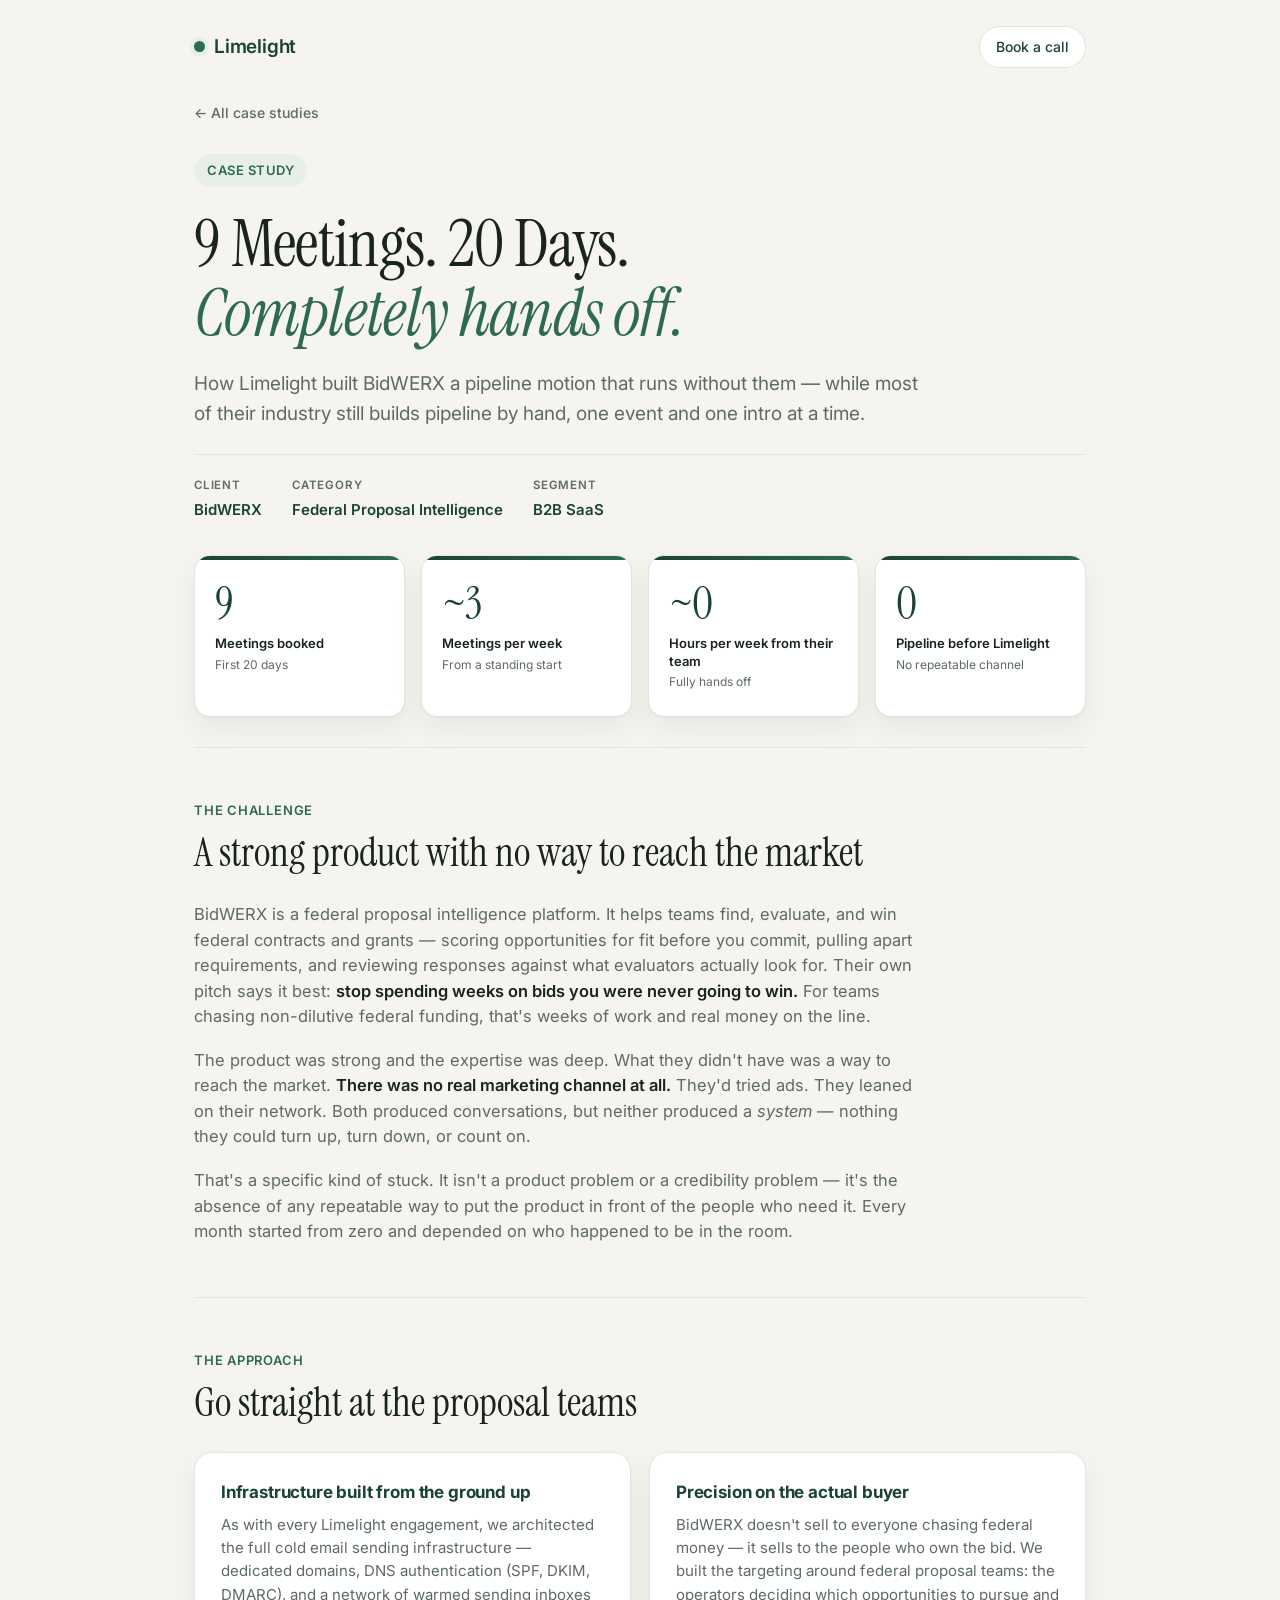
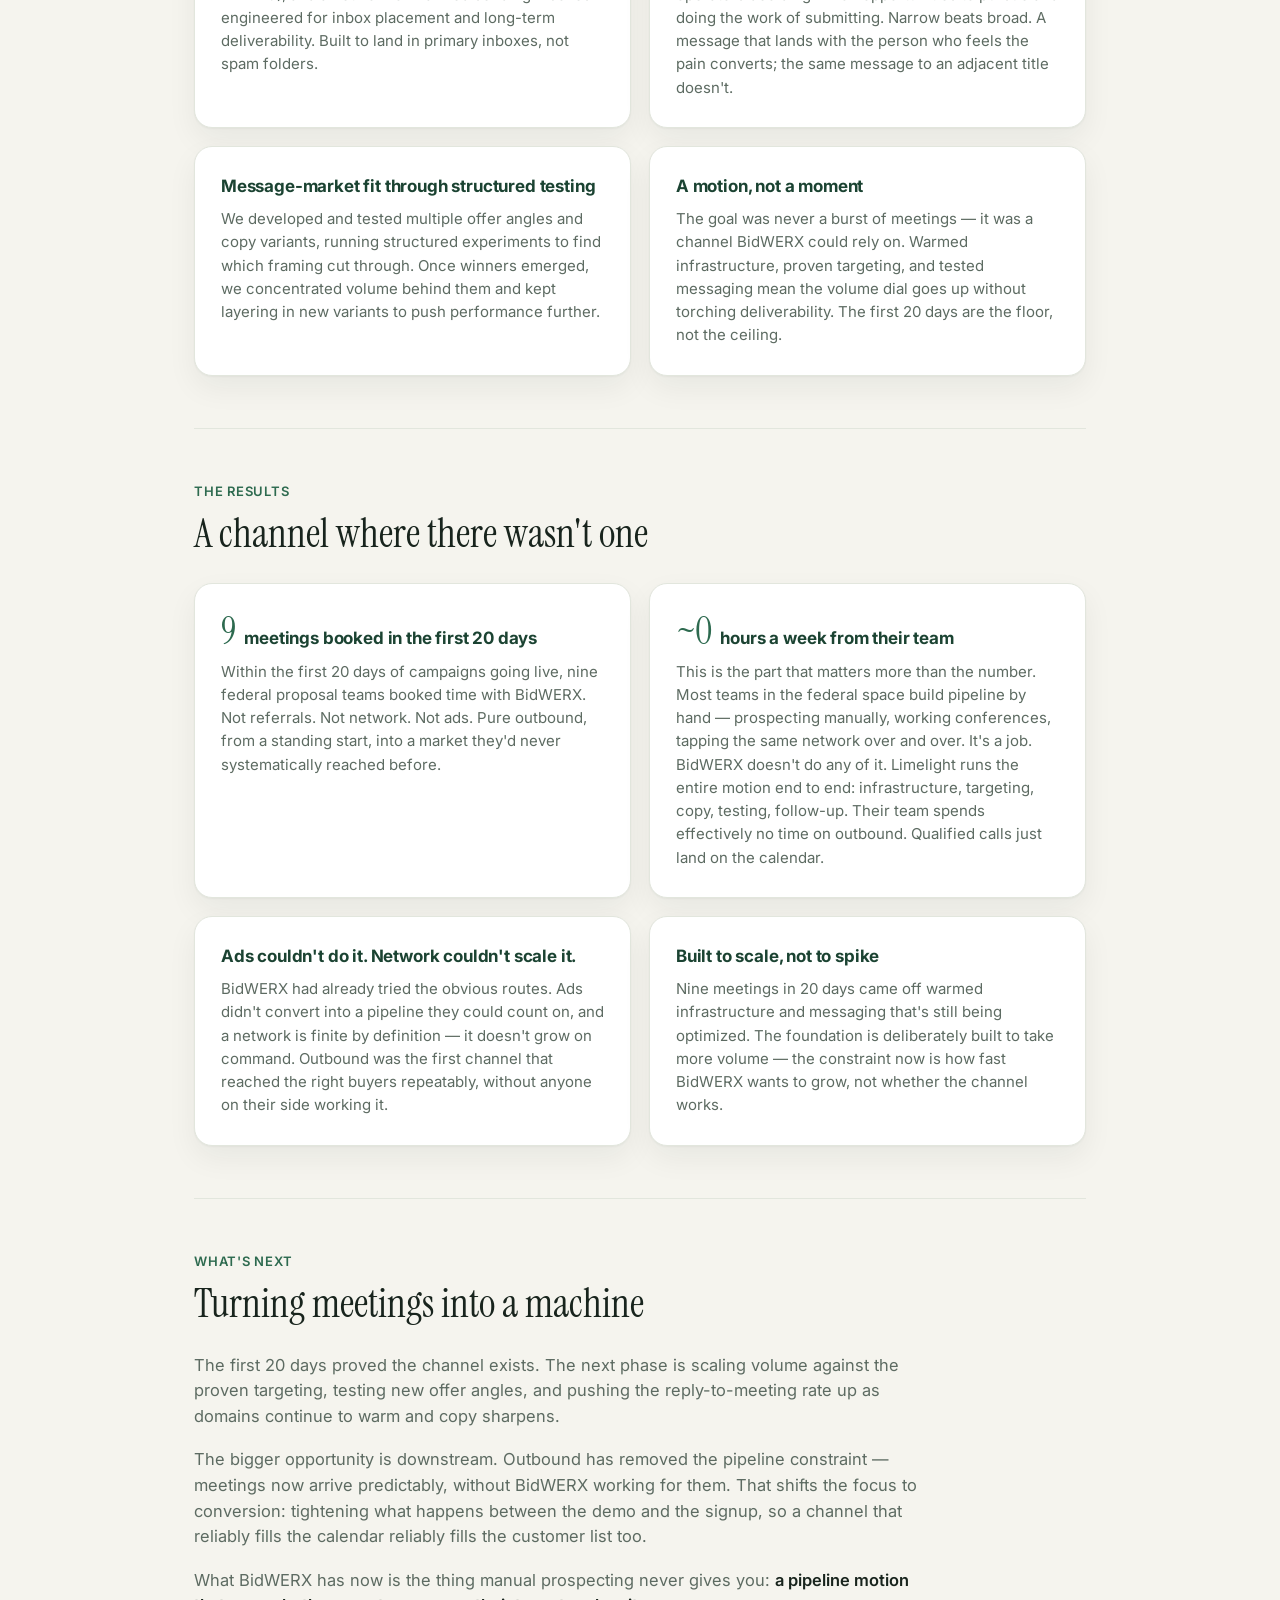
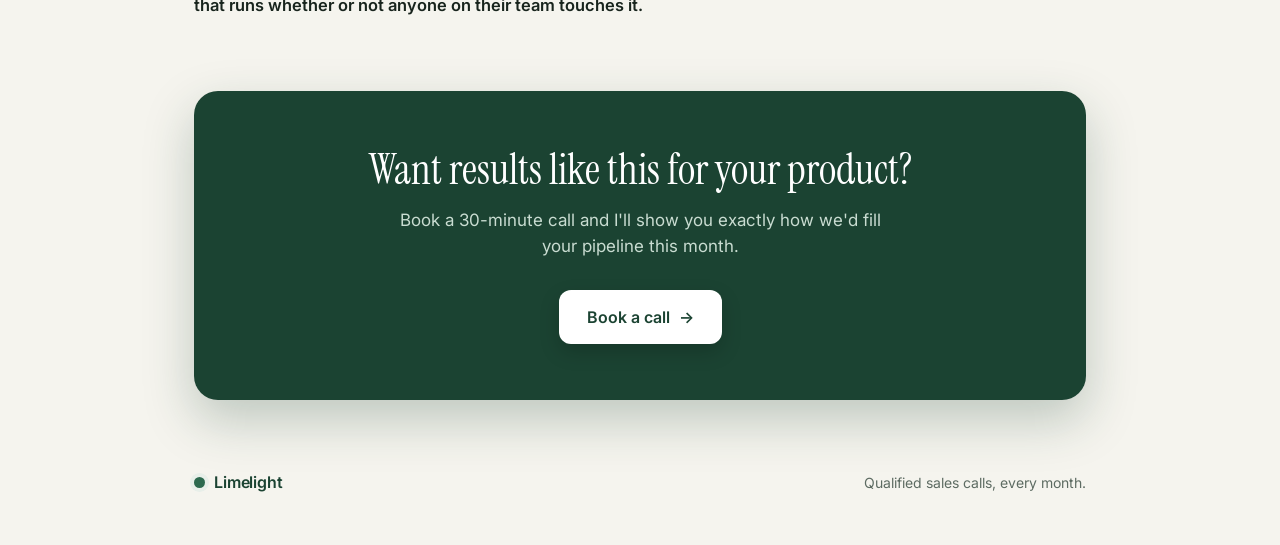
==== bidwerx/index.html @ a8b4d3c4 "Add BidWERX case study; soften Featurely closed-customer framing - /bidwerx — new case study. 9 meet" ====
<!DOCTYPE html>
<html lang="en">
<head>
<meta charset="UTF-8" />
<meta name="viewport" content="width=device-width, initial-scale=1.0" />
<title>BidWERX Case Study — Limelight</title>
<meta name="description" content="How Limelight built BidWERX a completely hands-off outbound motion — 9 meetings in the first 20 days, with effectively zero time from their team." />
<meta property="og:title" content="BidWERX Case Study — Limelight" />
<meta property="og:description" content="9 meetings in the first 20 days — and BidWERX's team spends effectively no time on outbound. They just take the calls." />
<meta property="og:type" content="article" />
<link rel="preconnect" href="https://fonts.googleapis.com" />
<link rel="preconnect" href="https://fonts.gstatic.com" crossorigin />
<link href="https://fonts.googleapis.com/css2?family=Instrument+Serif:ital@0;1&family=Inter:wght@400;500;600;700&display=swap" rel="stylesheet" />
<link rel="stylesheet" href="/case-study.css" />
</head>
<body>
  <div class="wrap">

    <header>
      <a class="brand" href="/"><span class="dot"></span> Limelight</a>
      <a class="nav-cta" href="https://cal.com/jai-mareddy/30min" target="_blank" rel="noopener">Book a call</a>
    </header>

    <a class="back" href="/">← All case studies</a>

    <section class="cs-hero">
      <span class="eyebrow">Case Study</span>
      <h1>9 Meetings. 20 Days. <span class="accent">Completely hands off.</span></h1>
      <p class="lede">How Limelight built BidWERX a pipeline motion that runs without them — while most of their industry still builds pipeline by hand, one event and one intro at a time.</p>

      <div class="client-meta">
        <div>
          <div class="label">Client</div>
          <div class="value">BidWERX</div>
        </div>
        <div>
          <div class="label">Category</div>
          <div class="value">Federal Proposal Intelligence</div>
        </div>
        <div>
          <div class="label">Segment</div>
          <div class="value">B2B SaaS</div>
        </div>
      </div>

      <div class="stat-strip">
        <div class="stat-box">
          <span class="num">9</span>
          <div class="label">Meetings booked</div>
          <div class="sub">First 20 days</div>
        </div>
        <div class="stat-box">
          <span class="num">~3</span>
          <div class="label">Meetings per week</div>
          <div class="sub">From a standing start</div>
        </div>
        <div class="stat-box">
          <span class="num">~0</span>
          <div class="label">Hours per week from their team</div>
          <div class="sub">Fully hands off</div>
        </div>
        <div class="stat-box">
          <span class="num">0</span>
          <div class="label">Pipeline before Limelight</div>
          <div class="sub">No repeatable channel</div>
        </div>
      </div>
    </section>

    <section class="section">
      <div class="section-label">The challenge</div>
      <h2 class="section-title">A strong product with no way to reach the market</h2>
      <div class="prose">
        <p>BidWERX is a federal proposal intelligence platform. It helps teams find, evaluate, and win federal contracts and grants — scoring opportunities for fit before you commit, pulling apart requirements, and reviewing responses against what evaluators actually look for. Their own pitch says it best: <strong>stop spending weeks on bids you were never going to win.</strong> For teams chasing non-dilutive federal funding, that's weeks of work and real money on the line.</p>
        <p>The product was strong and the expertise was deep. What they didn't have was a way to reach the market. <strong>There was no real marketing channel at all.</strong> They'd tried ads. They leaned on their network. Both produced conversations, but neither produced a <em>system</em> — nothing they could turn up, turn down, or count on.</p>
        <p>That's a specific kind of stuck. It isn't a product problem or a credibility problem — it's the absence of any repeatable way to put the product in front of the people who need it. Every month started from zero and depended on who happened to be in the room.</p>
      </div>
    </section>

    <section class="section">
      <div class="section-label">The approach</div>
      <h2 class="section-title">Go straight at the proposal teams</h2>
      <div class="blocks">

        <div class="block">
          <h3>Infrastructure built from the ground up</h3>
          <p>As with every Limelight engagement, we architected the full cold email sending infrastructure — dedicated domains, DNS authentication (SPF, DKIM, DMARC), and a network of warmed sending inboxes engineered for inbox placement and long-term deliverability. Built to land in primary inboxes, not spam folders.</p>
        </div>

        <div class="block">
          <h3>Precision on the actual buyer</h3>
          <p>BidWERX doesn't sell to everyone chasing federal money — it sells to the people who own the bid. We built the targeting around federal proposal teams: the operators deciding which opportunities to pursue and doing the work of submitting. Narrow beats broad. A message that lands with the person who feels the pain converts; the same message to an adjacent title doesn't.</p>
        </div>

        <div class="block">
          <h3>Message-market fit through structured testing</h3>
          <p>We developed and tested multiple offer angles and copy variants, running structured experiments to find which framing cut through. Once winners emerged, we concentrated volume behind them and kept layering in new variants to push performance further.</p>
        </div>

        <div class="block">
          <h3>A motion, not a moment</h3>
          <p>The goal was never a burst of meetings — it was a channel BidWERX could rely on. Warmed infrastructure, proven targeting, and tested messaging mean the volume dial goes up without torching deliverability. The first 20 days are the floor, not the ceiling.</p>
        </div>

      </div>
    </section>

    <section class="section">
      <div class="section-label">The results</div>
      <h2 class="section-title">A channel where there wasn't one</h2>
      <div class="blocks">

        <div class="block block--result">
          <h3><span class="rnum">9</span> meetings booked in the first 20 days</h3>
          <p>Within the first 20 days of campaigns going live, nine federal proposal teams booked time with BidWERX. Not referrals. Not network. Not ads. Pure outbound, from a standing start, into a market they'd never systematically reached before.</p>
        </div>

        <div class="block block--result">
          <h3><span class="rnum">~0</span> hours a week from their team</h3>
          <p>This is the part that matters more than the number. Most teams in the federal space build pipeline by hand — prospecting manually, working conferences, tapping the same network over and over. It's a job. BidWERX doesn't do any of it. Limelight runs the entire motion end to end: infrastructure, targeting, copy, testing, follow-up. Their team spends effectively no time on outbound. Qualified calls just land on the calendar.</p>
        </div>

        <div class="block block--result">
          <h3>Ads couldn't do it. Network couldn't scale it.</h3>
          <p>BidWERX had already tried the obvious routes. Ads didn't convert into a pipeline they could count on, and a network is finite by definition — it doesn't grow on command. Outbound was the first channel that reached the right buyers repeatably, without anyone on their side working it.</p>
        </div>

        <div class="block block--result">
          <h3>Built to scale, not to spike</h3>
          <p>Nine meetings in 20 days came off warmed infrastructure and messaging that's still being optimized. The foundation is deliberately built to take more volume — the constraint now is how fast BidWERX wants to grow, not whether the channel works.</p>
        </div>

      </div>
    </section>

    <section class="section">
      <div class="section-label">What's next</div>
      <h2 class="section-title">Turning meetings into a machine</h2>
      <div class="prose">
        <p>The first 20 days proved the channel exists. The next phase is scaling volume against the proven targeting, testing new offer angles, and pushing the reply-to-meeting rate up as domains continue to warm and copy sharpens.</p>
        <p>The bigger opportunity is downstream. Outbound has removed the pipeline constraint — meetings now arrive predictably, without BidWERX working for them. That shifts the focus to conversion: tightening what happens between the demo and the signup, so a channel that reliably fills the calendar reliably fills the customer list too.</p>
        <p>What BidWERX has now is the thing manual prospecting never gives you: <strong>a pipeline motion that runs whether or not anyone on their team touches it.</strong></p>
      </div>
    </section>

    <section class="closing">
      <h2>Want results like this for your product?</h2>
      <p>Book a 30-minute call and I'll show you exactly how we'd fill your pipeline this month.</p>
      <a class="btn btn--light" href="https://cal.com/jai-mareddy/30min" target="_blank" rel="noopener">Book a call <span class="arrow">→</span></a>
    </section>

    <footer>
      <a class="brand" href="/"><span class="dot"></span> Limelight</a>
      <span>Qualified sales calls, every month.</span>
    </footer>

  </div>
</body>
</html>
---- case-study.css ----
:root {
  --bg: #f5f4ee;
  --card: #ffffff;
  --ink: #18241d;
  --muted: #5d6b62;
  --forest: #1b4332;
  --forest-2: #2d6a4f;
  --forest-soft: #e8efe9;
  --border: #e2e6dd;
  --shadow: 0 1px 2px rgba(24,36,29,0.04), 0 12px 30px rgba(24,36,29,0.06);
}
* { box-sizing: border-box; margin: 0; padding: 0; }
html { scroll-behavior: smooth; }
body {
  font-family: 'Inter', -apple-system, BlinkMacSystemFont, 'Segoe UI', sans-serif;
  background: var(--bg);
  color: var(--ink);
  line-height: 1.55;
  -webkit-font-smoothing: antialiased;
}
.wrap { max-width: 940px; margin: 0 auto; padding: 0 24px; }

/* Top bar */
header {
  display: flex; align-items: center; justify-content: space-between;
  padding: 26px 0;
}
.brand {
  display: flex; align-items: center; gap: 9px;
  font-weight: 600; font-size: 19px; letter-spacing: -0.01em; color: var(--forest);
  text-decoration: none;
}
.brand .dot { width: 11px; height: 11px; border-radius: 50%; background: var(--forest-2); box-shadow: 0 0 0 4px var(--forest-soft); }
.nav-cta {
  font-size: 14px; font-weight: 500; color: var(--forest);
  text-decoration: none; padding: 9px 16px; border: 1px solid var(--border);
  border-radius: 999px; background: #fff; transition: all .15s ease;
}
.nav-cta:hover { border-color: var(--forest-2); color: var(--forest-2); }

/* Back link */
.back {
  display: inline-flex; align-items: center; gap: 7px; margin: 8px 0 0;
  font-size: 14px; font-weight: 500; color: var(--muted); text-decoration: none;
  transition: color .15s ease;
}
.back:hover { color: var(--forest-2); }

/* Hero */
.cs-hero { padding: 30px 0 20px; }
.eyebrow {
  display: inline-block; font-size: 13px; font-weight: 600; letter-spacing: .04em;
  text-transform: uppercase; color: var(--forest-2); background: var(--forest-soft);
  padding: 6px 13px; border-radius: 999px; margin-bottom: 22px;
}
h1 {
  font-family: 'Instrument Serif', Georgia, serif;
  font-weight: 400; font-size: clamp(38px, 6.4vw, 66px);
  line-height: 1.05; letter-spacing: -0.01em; color: var(--ink);
  max-width: 18ch;
}
h1 .accent { color: var(--forest-2); font-style: italic; }
.lede {
  font-size: clamp(16px, 2.1vw, 19px); color: var(--muted);
  max-width: 62ch; margin-top: 22px;
}
.client-meta {
  margin-top: 26px; padding-top: 22px; border-top: 1px solid var(--border);
  display: flex; flex-wrap: wrap; gap: 30px;
}
.client-meta .label {
  font-size: 11.5px; font-weight: 600; letter-spacing: .07em; text-transform: uppercase;
  color: var(--muted); margin-bottom: 3px;
}
.client-meta .value { font-size: 15px; font-weight: 600; color: var(--forest); }

/* Hero stat strip */
.stat-strip {
  display: grid; grid-template-columns: repeat(4, 1fr); gap: 16px; margin: 34px 0 10px;
}
.stat-box {
  background: var(--card); border: 1px solid var(--border); border-radius: 16px;
  padding: 24px 20px; box-shadow: var(--shadow); position: relative; overflow: hidden;
}
.stat-box::before {
  content: ""; position: absolute; top: 0; left: 0; width: 100%; height: 4px;
  background: linear-gradient(90deg, var(--forest), var(--forest-2));
}
.stat-box .num {
  font-family: 'Instrument Serif', Georgia, serif; font-weight: 400;
  font-size: 46px; line-height: 1; color: var(--forest); letter-spacing: -0.02em;
  display: block; margin-bottom: 9px;
}
.stat-box .label {
  font-size: 13px; font-weight: 600; color: var(--ink); line-height: 1.35;
}
.stat-box .sub {
  font-size: 12px; color: var(--muted); margin-top: 3px;
}

/* Sections */
.section { padding: 52px 0; border-top: 1px solid var(--border); }
.section-label {
  font-size: 13px; font-weight: 600; letter-spacing: .06em; text-transform: uppercase;
  color: var(--forest-2); margin-bottom: 10px;
}
.section-title {
  font-family: 'Instrument Serif', Georgia, serif; font-weight: 400;
  font-size: clamp(28px, 4.2vw, 40px); line-height: 1.1; color: var(--ink); margin-bottom: 28px;
}
.prose p { color: var(--muted); font-size: 16.5px; max-width: 74ch; margin-bottom: 18px; }
.prose p:last-child { margin-bottom: 0; }
.prose strong { color: var(--ink); font-weight: 600; }

/* Two-column blocks */
.blocks { display: grid; grid-template-columns: repeat(2, 1fr); gap: 18px; }
.block {
  background: var(--card); border: 1px solid var(--border); border-radius: 18px;
  padding: 28px 26px; box-shadow: var(--shadow);
}
.block h3 {
  font-size: 17px; font-weight: 700; color: var(--forest); margin-bottom: 10px;
  letter-spacing: -0.01em; line-height: 1.3;
}
.block p { font-size: 15px; color: var(--muted); }

/* Result blocks */
.block--result h3 {
  display: flex; align-items: baseline; gap: 9px; flex-wrap: wrap;
}
.block--result h3 .rnum {
  font-family: 'Instrument Serif', Georgia, serif; font-weight: 400;
  font-size: 38px; line-height: 1; color: var(--forest-2); letter-spacing: -0.02em;
}

/* Closing band */
.closing {
  background: var(--forest); border-radius: 24px; padding: 56px 40px; text-align: center;
  color: #fff; margin: 20px 0 70px; box-shadow: 0 20px 50px rgba(27,67,50,0.25);
}
.closing h2 {
  font-family: 'Instrument Serif', Georgia, serif; font-weight: 400;
  font-size: clamp(28px, 4.5vw, 42px); line-height: 1.1; margin-bottom: 14px;
}
.closing p { color: #c9dcd1; font-size: 17px; max-width: 46ch; margin: 0 auto 30px; }
.btn {
  display: inline-flex; align-items: center; gap: 9px;
  background: var(--forest); color: #fff; text-decoration: none;
  font-weight: 600; font-size: 16px; padding: 15px 28px; border-radius: 12px;
  transition: transform .15s ease, background .15s ease;
  box-shadow: 0 8px 20px rgba(27,67,50,0.22);
}
.btn:hover { background: var(--forest-2); transform: translateY(-1px); }
.btn .arrow { transition: transform .15s ease; }
.btn:hover .arrow { transform: translateX(3px); }
.btn--light { background: #fff; color: var(--forest); box-shadow: 0 8px 20px rgba(0,0,0,0.18); }
.btn--light:hover { background: #eef4ef; }

footer {
  padding: 0 0 50px; display: flex; align-items: center; justify-content: space-between;
  color: var(--muted); font-size: 14px; flex-wrap: wrap; gap: 12px;
}
footer .brand { font-size: 16px; }

@media (max-width: 860px) {
  .stat-strip { grid-template-columns: repeat(2, 1fr); }
}
@media (max-width: 760px) {
  .blocks { grid-template-columns: 1fr; }
  .section { padding: 40px 0; }
  .closing { padding: 44px 24px; }
  .client-meta { gap: 20px; }
}
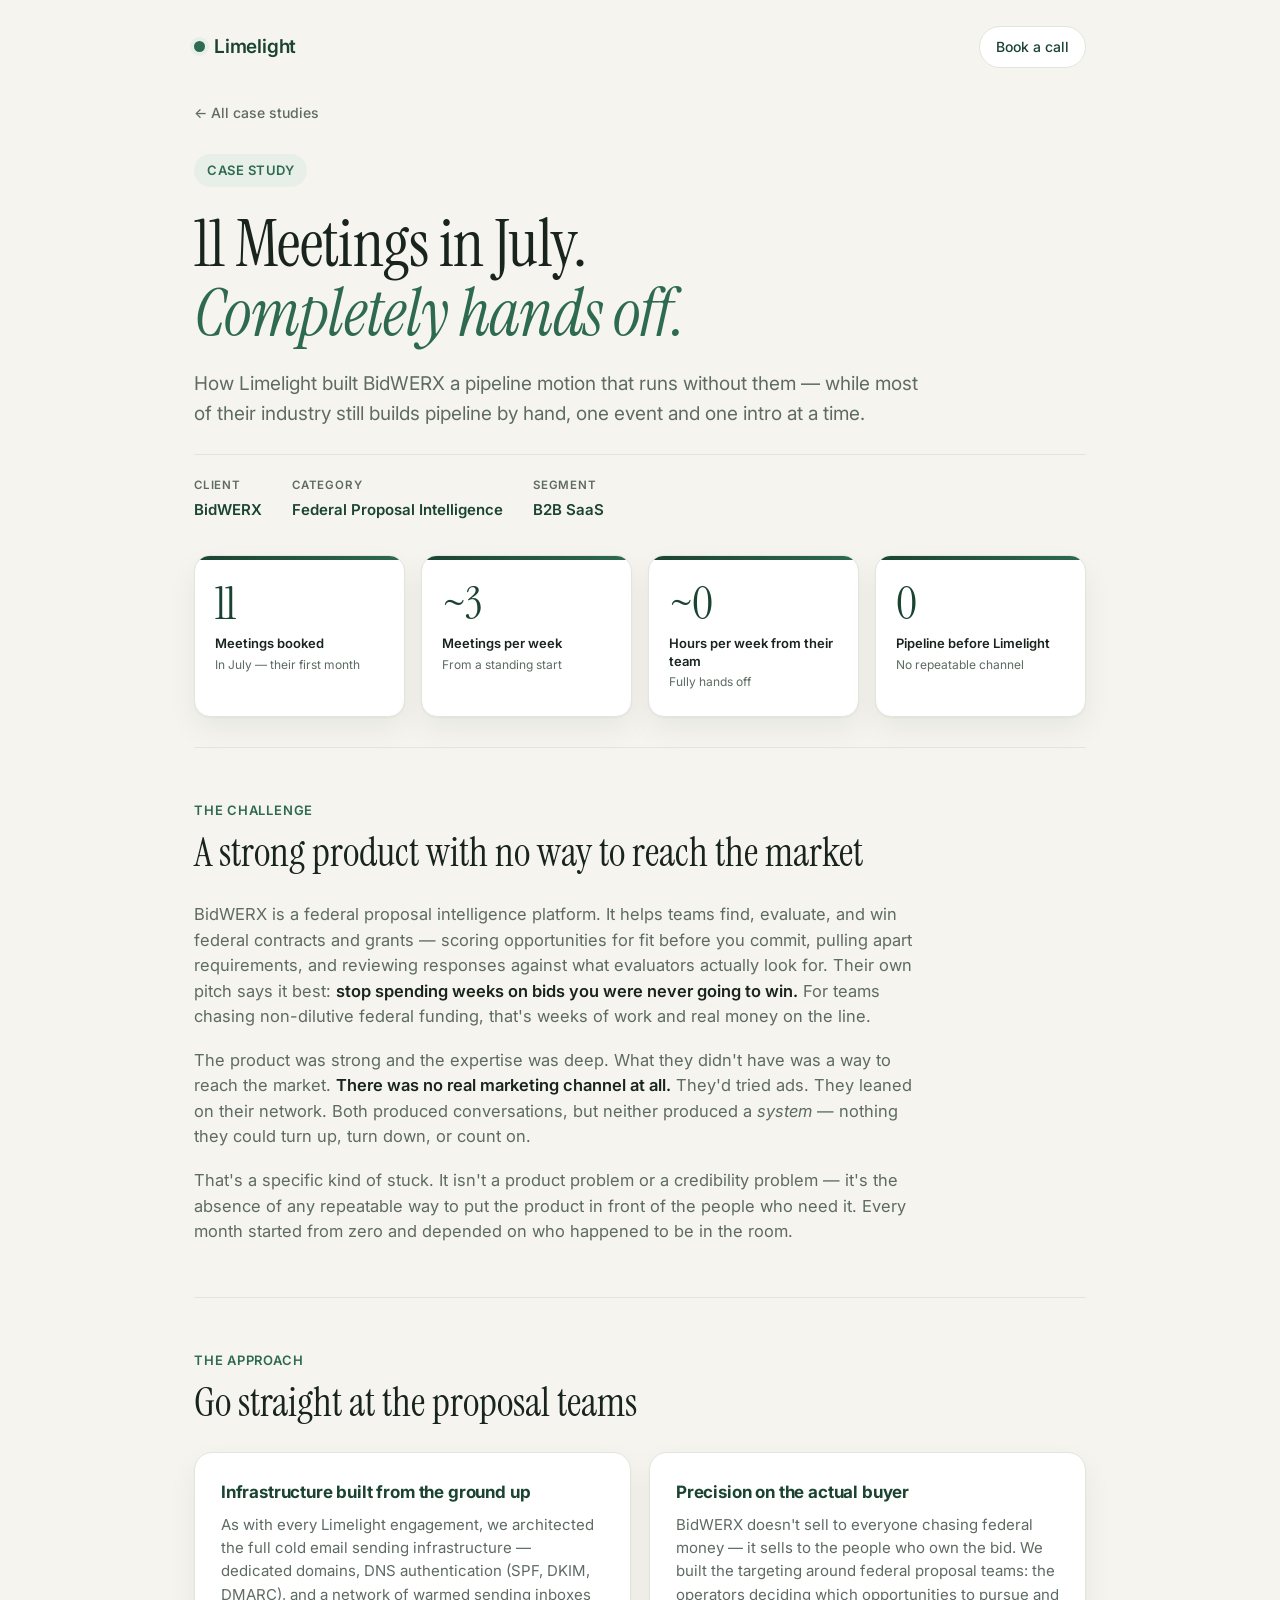
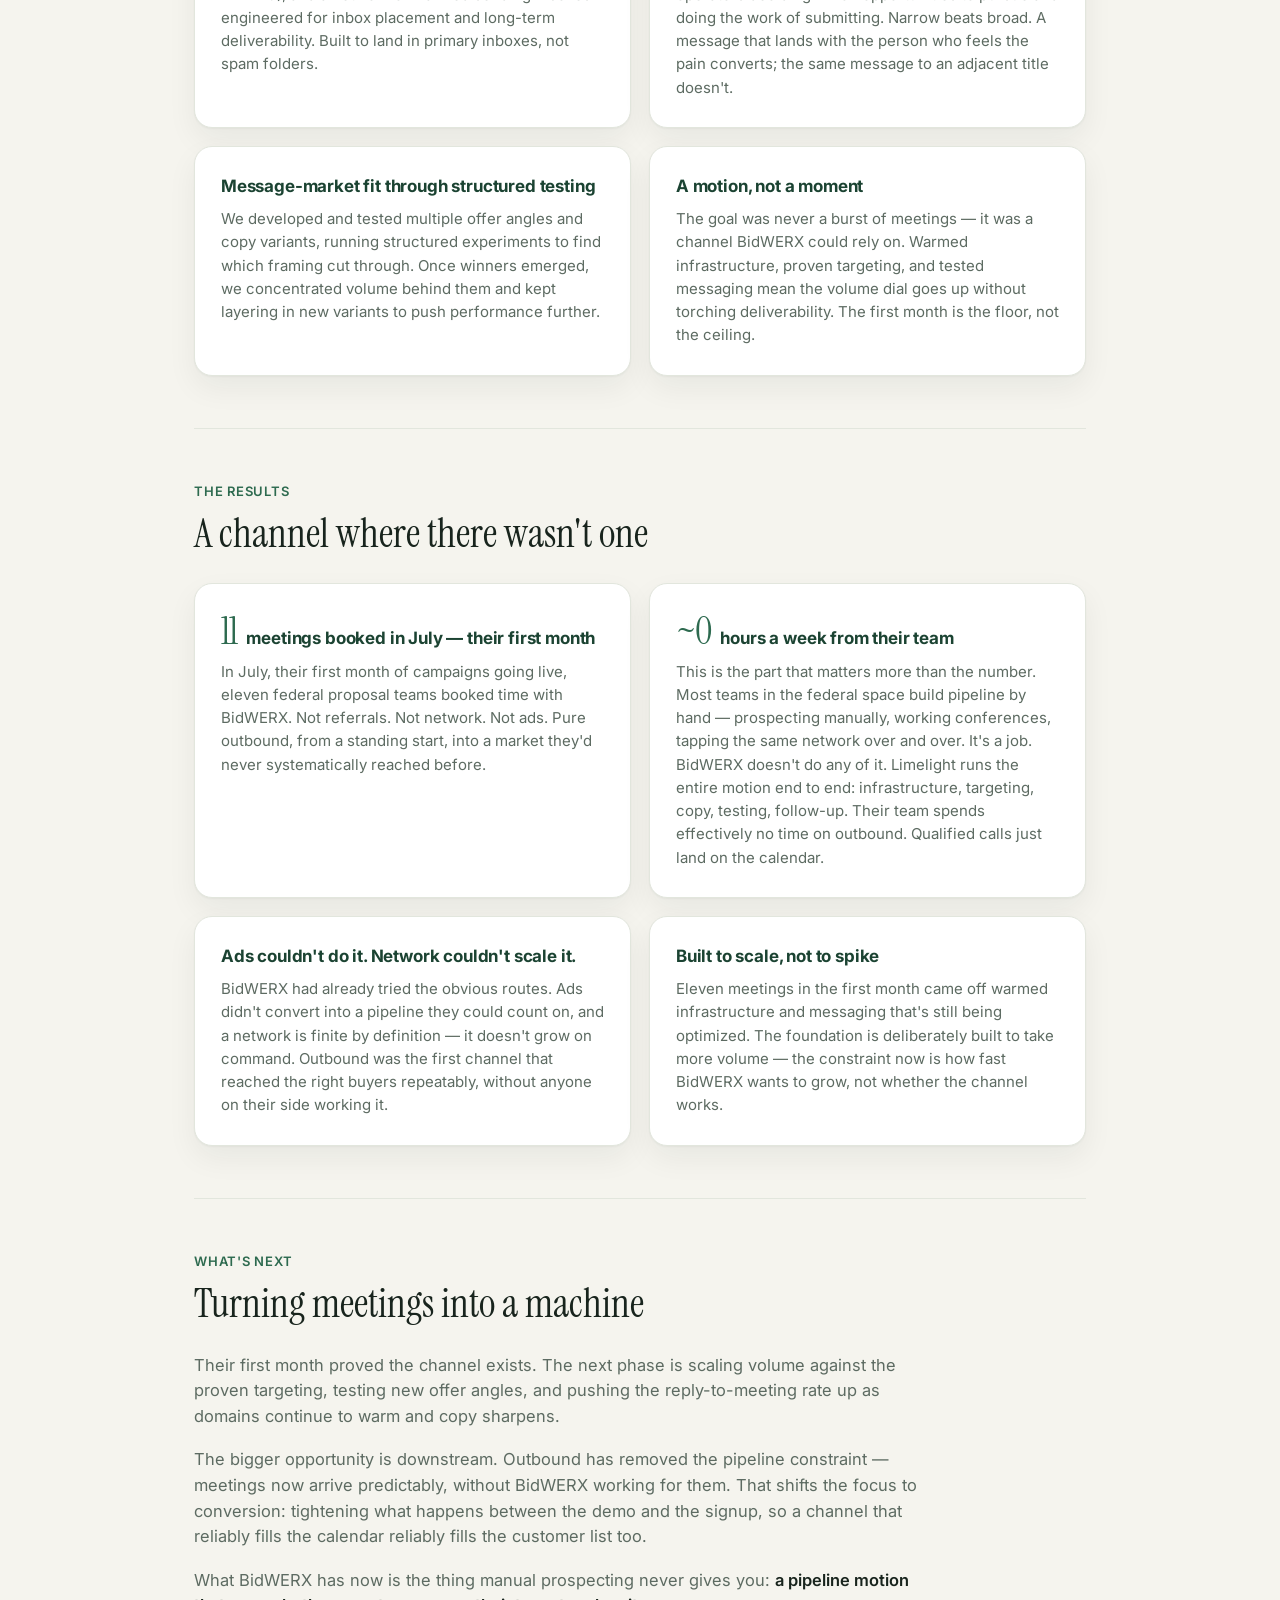
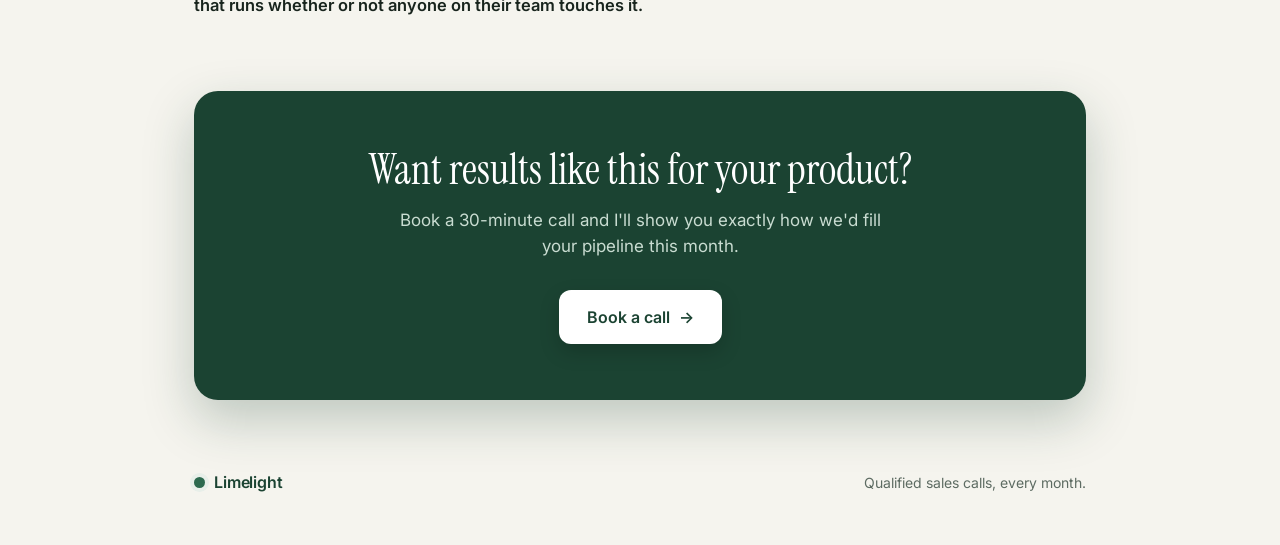
==== commit de1cf9b6: "Update case-study numbers to full-July totals Featurely: 14->20 meetings (July, first month), $42K->" ====
--- a/bidwerx/index.html
+++ b/bidwerx/index.html
@@ -4,9 +4,9 @@
 <meta charset="UTF-8" />
 <meta name="viewport" content="width=device-width, initial-scale=1.0" />
 <title>BidWERX Case Study — Limelight</title>
-<meta name="description" content="How Limelight built BidWERX a completely hands-off outbound motion — 9 meetings in the first 20 days, with effectively zero time from their team." />
+<meta name="description" content="How Limelight built BidWERX a completely hands-off outbound motion — 11 meetings in their first month, with effectively zero time from their team." />
 <meta property="og:title" content="BidWERX Case Study — Limelight" />
-<meta property="og:description" content="9 meetings in the first 20 days — and BidWERX's team spends effectively no time on outbound. They just take the calls." />
+<meta property="og:description" content="11 meetings in the first month — and BidWERX's team spends effectively no time on outbound. They just take the calls." />
 <meta property="og:type" content="article" />
 <link rel="preconnect" href="https://fonts.googleapis.com" />
 <link rel="preconnect" href="https://fonts.gstatic.com" crossorigin />
@@ -25,7 +25,7 @@
 
     <section class="cs-hero">
       <span class="eyebrow">Case Study</span>
-      <h1>9 Meetings. 20 Days. <span class="accent">Completely hands off.</span></h1>
+      <h1>11 Meetings in July. <span class="accent">Completely hands off.</span></h1>
       <p class="lede">How Limelight built BidWERX a pipeline motion that runs without them — while most of their industry still builds pipeline by hand, one event and one intro at a time.</p>
 
       <div class="client-meta">
@@ -45,9 +45,9 @@
 
       <div class="stat-strip">
         <div class="stat-box">
-          <span class="num">9</span>
+          <span class="num">11</span>
           <div class="label">Meetings booked</div>
-          <div class="sub">First 20 days</div>
+          <div class="sub">In July — their first month</div>
         </div>
         <div class="stat-box">
           <span class="num">~3</span>
@@ -99,7 +99,7 @@
 
         <div class="block">
           <h3>A motion, not a moment</h3>
-          <p>The goal was never a burst of meetings — it was a channel BidWERX could rely on. Warmed infrastructure, proven targeting, and tested messaging mean the volume dial goes up without torching deliverability. The first 20 days are the floor, not the ceiling.</p>
+          <p>The goal was never a burst of meetings — it was a channel BidWERX could rely on. Warmed infrastructure, proven targeting, and tested messaging mean the volume dial goes up without torching deliverability. The first month is the floor, not the ceiling.</p>
         </div>
 
       </div>
@@ -111,8 +111,8 @@
       <div class="blocks">
 
         <div class="block block--result">
-          <h3><span class="rnum">9</span> meetings booked in the first 20 days</h3>
-          <p>Within the first 20 days of campaigns going live, nine federal proposal teams booked time with BidWERX. Not referrals. Not network. Not ads. Pure outbound, from a standing start, into a market they'd never systematically reached before.</p>
+          <h3><span class="rnum">11</span> meetings booked in July — their first month</h3>
+          <p>In July, their first month of campaigns going live, eleven federal proposal teams booked time with BidWERX. Not referrals. Not network. Not ads. Pure outbound, from a standing start, into a market they'd never systematically reached before.</p>
         </div>
 
         <div class="block block--result">
@@ -127,7 +127,7 @@
 
         <div class="block block--result">
           <h3>Built to scale, not to spike</h3>
-          <p>Nine meetings in 20 days came off warmed infrastructure and messaging that's still being optimized. The foundation is deliberately built to take more volume — the constraint now is how fast BidWERX wants to grow, not whether the channel works.</p>
+          <p>Eleven meetings in the first month came off warmed infrastructure and messaging that's still being optimized. The foundation is deliberately built to take more volume — the constraint now is how fast BidWERX wants to grow, not whether the channel works.</p>
         </div>
 
       </div>
@@ -137,7 +137,7 @@
       <div class="section-label">What's next</div>
       <h2 class="section-title">Turning meetings into a machine</h2>
       <div class="prose">
-        <p>The first 20 days proved the channel exists. The next phase is scaling volume against the proven targeting, testing new offer angles, and pushing the reply-to-meeting rate up as domains continue to warm and copy sharpens.</p>
+        <p>Their first month proved the channel exists. The next phase is scaling volume against the proven targeting, testing new offer angles, and pushing the reply-to-meeting rate up as domains continue to warm and copy sharpens.</p>
         <p>The bigger opportunity is downstream. Outbound has removed the pipeline constraint — meetings now arrive predictably, without BidWERX working for them. That shifts the focus to conversion: tightening what happens between the demo and the signup, so a channel that reliably fills the calendar reliably fills the customer list too.</p>
         <p>What BidWERX has now is the thing manual prospecting never gives you: <strong>a pipeline motion that runs whether or not anyone on their team touches it.</strong></p>
       </div>
--- a/case-study.css
+++ b/case-study.css
@@ -78,6 +78,7 @@
 .stat-strip {
   display: grid; grid-template-columns: repeat(4, 1fr); gap: 16px; margin: 34px 0 10px;
 }
+.stat-strip--three { grid-template-columns: repeat(3, 1fr); }
 .stat-box {
   background: var(--card); border: 1px solid var(--border); border-radius: 16px;
   padding: 24px 20px; box-shadow: var(--shadow); position: relative; overflow: hidden;
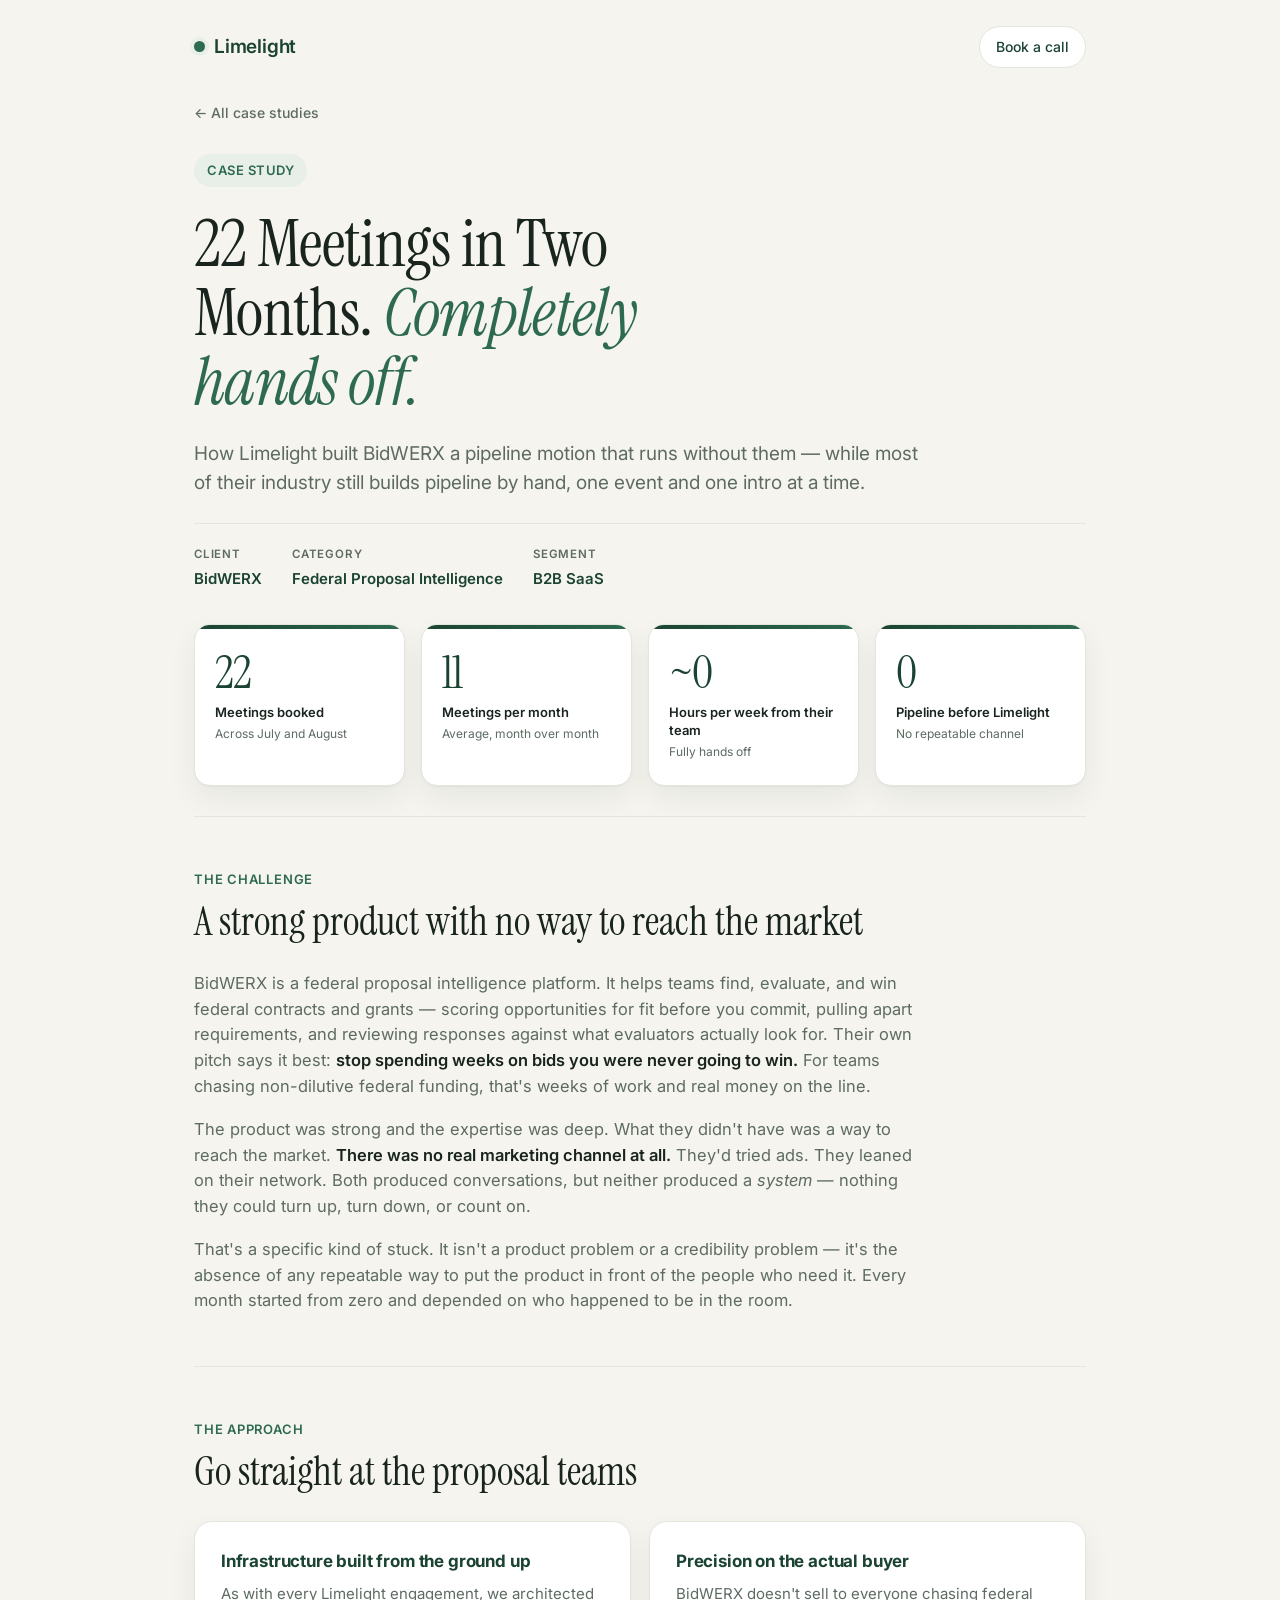
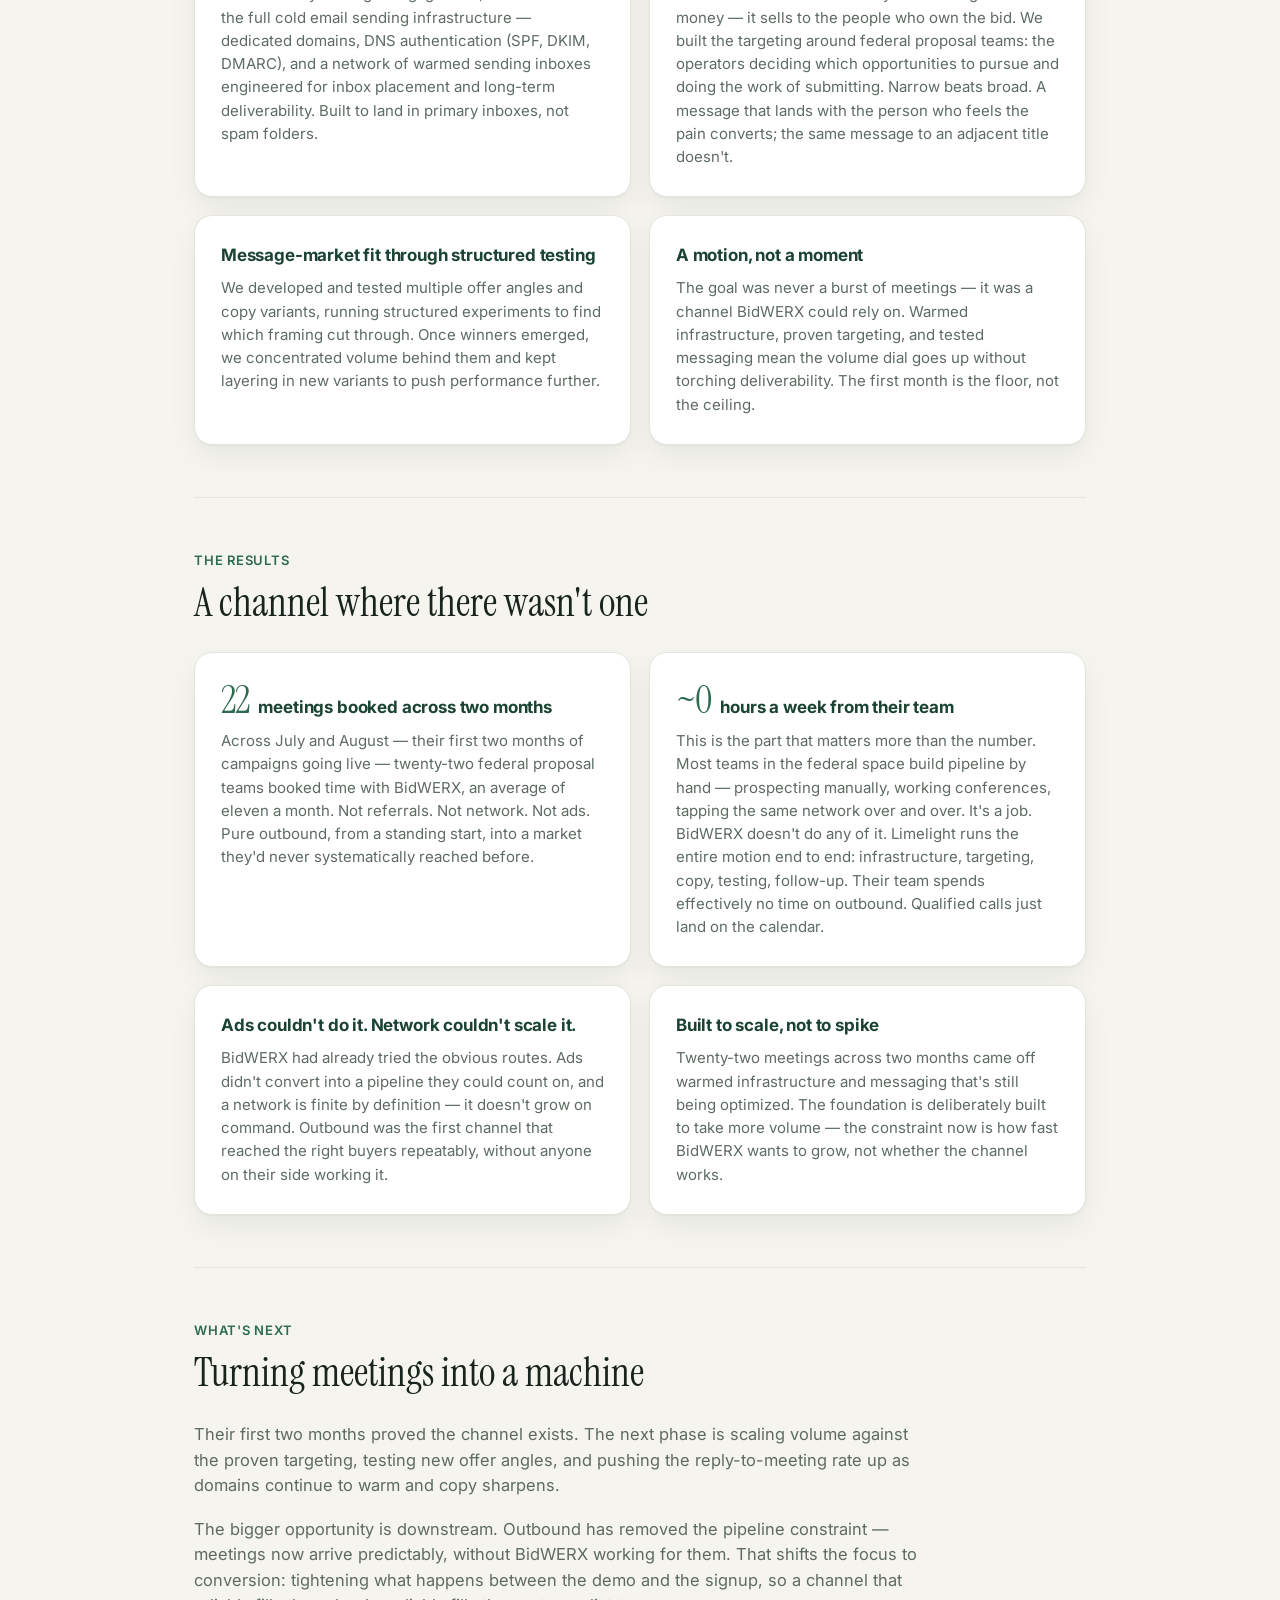
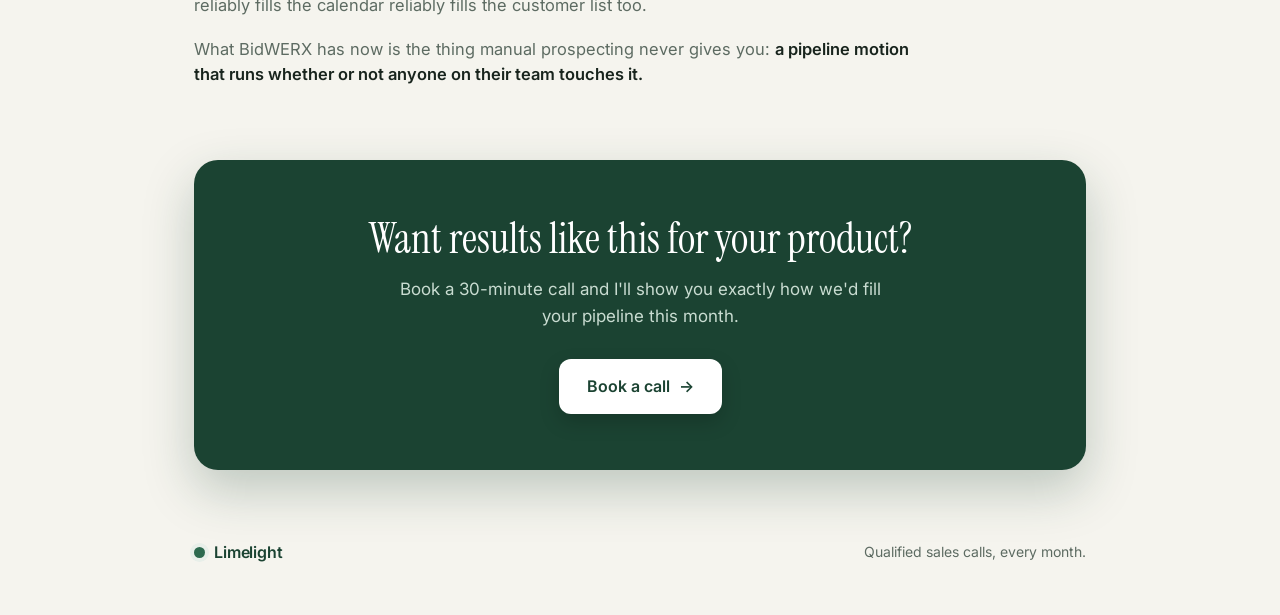
==== commit 6ddb1540: "Add Electd case study, refresh BidWERX numbers, swap homepage cards - New /electd case study: 31 mee" ====
--- a/bidwerx/index.html
+++ b/bidwerx/index.html
@@ -4,9 +4,9 @@
 <meta charset="UTF-8" />
 <meta name="viewport" content="width=device-width, initial-scale=1.0" />
 <title>BidWERX Case Study — Limelight</title>
-<meta name="description" content="How Limelight built BidWERX a completely hands-off outbound motion — 11 meetings in their first month, with effectively zero time from their team." />
+<meta name="description" content="How Limelight built BidWERX a completely hands-off outbound motion — 22 meetings across two months, with effectively zero time from their team." />
 <meta property="og:title" content="BidWERX Case Study — Limelight" />
-<meta property="og:description" content="11 meetings in the first month — and BidWERX's team spends effectively no time on outbound. They just take the calls." />
+<meta property="og:description" content="22 meetings in two months — and BidWERX's team spends effectively no time on outbound. They just take the calls." />
 <meta property="og:type" content="article" />
 <link rel="preconnect" href="https://fonts.googleapis.com" />
 <link rel="preconnect" href="https://fonts.gstatic.com" crossorigin />
@@ -25,7 +25,7 @@
 
     <section class="cs-hero">
       <span class="eyebrow">Case Study</span>
-      <h1>11 Meetings in July. <span class="accent">Completely hands off.</span></h1>
+      <h1>22 Meetings in Two Months. <span class="accent">Completely hands off.</span></h1>
       <p class="lede">How Limelight built BidWERX a pipeline motion that runs without them — while most of their industry still builds pipeline by hand, one event and one intro at a time.</p>
 
       <div class="client-meta">
@@ -45,14 +45,14 @@
 
       <div class="stat-strip">
         <div class="stat-box">
-          <span class="num">11</span>
+          <span class="num">22</span>
           <div class="label">Meetings booked</div>
-          <div class="sub">In July — their first month</div>
+          <div class="sub">Across July and August</div>
         </div>
         <div class="stat-box">
-          <span class="num">~3</span>
-          <div class="label">Meetings per week</div>
-          <div class="sub">From a standing start</div>
+          <span class="num">11</span>
+          <div class="label">Meetings per month</div>
+          <div class="sub">Average, month over month</div>
         </div>
         <div class="stat-box">
           <span class="num">~0</span>
@@ -111,8 +111,8 @@
       <div class="blocks">
 
         <div class="block block--result">
-          <h3><span class="rnum">11</span> meetings booked in July — their first month</h3>
-          <p>In July, their first month of campaigns going live, eleven federal proposal teams booked time with BidWERX. Not referrals. Not network. Not ads. Pure outbound, from a standing start, into a market they'd never systematically reached before.</p>
+          <h3><span class="rnum">22</span> meetings booked across two months</h3>
+          <p>Across July and August — their first two months of campaigns going live — twenty-two federal proposal teams booked time with BidWERX, an average of eleven a month. Not referrals. Not network. Not ads. Pure outbound, from a standing start, into a market they'd never systematically reached before.</p>
         </div>
 
         <div class="block block--result">
@@ -127,7 +127,7 @@
 
         <div class="block block--result">
           <h3>Built to scale, not to spike</h3>
-          <p>Eleven meetings in the first month came off warmed infrastructure and messaging that's still being optimized. The foundation is deliberately built to take more volume — the constraint now is how fast BidWERX wants to grow, not whether the channel works.</p>
+          <p>Twenty-two meetings across two months came off warmed infrastructure and messaging that's still being optimized. The foundation is deliberately built to take more volume — the constraint now is how fast BidWERX wants to grow, not whether the channel works.</p>
         </div>
 
       </div>
@@ -137,7 +137,7 @@
       <div class="section-label">What's next</div>
       <h2 class="section-title">Turning meetings into a machine</h2>
       <div class="prose">
-        <p>Their first month proved the channel exists. The next phase is scaling volume against the proven targeting, testing new offer angles, and pushing the reply-to-meeting rate up as domains continue to warm and copy sharpens.</p>
+        <p>Their first two months proved the channel exists. The next phase is scaling volume against the proven targeting, testing new offer angles, and pushing the reply-to-meeting rate up as domains continue to warm and copy sharpens.</p>
         <p>The bigger opportunity is downstream. Outbound has removed the pipeline constraint — meetings now arrive predictably, without BidWERX working for them. That shifts the focus to conversion: tightening what happens between the demo and the signup, so a channel that reliably fills the calendar reliably fills the customer list too.</p>
         <p>What BidWERX has now is the thing manual prospecting never gives you: <strong>a pipeline motion that runs whether or not anyone on their team touches it.</strong></p>
       </div>
